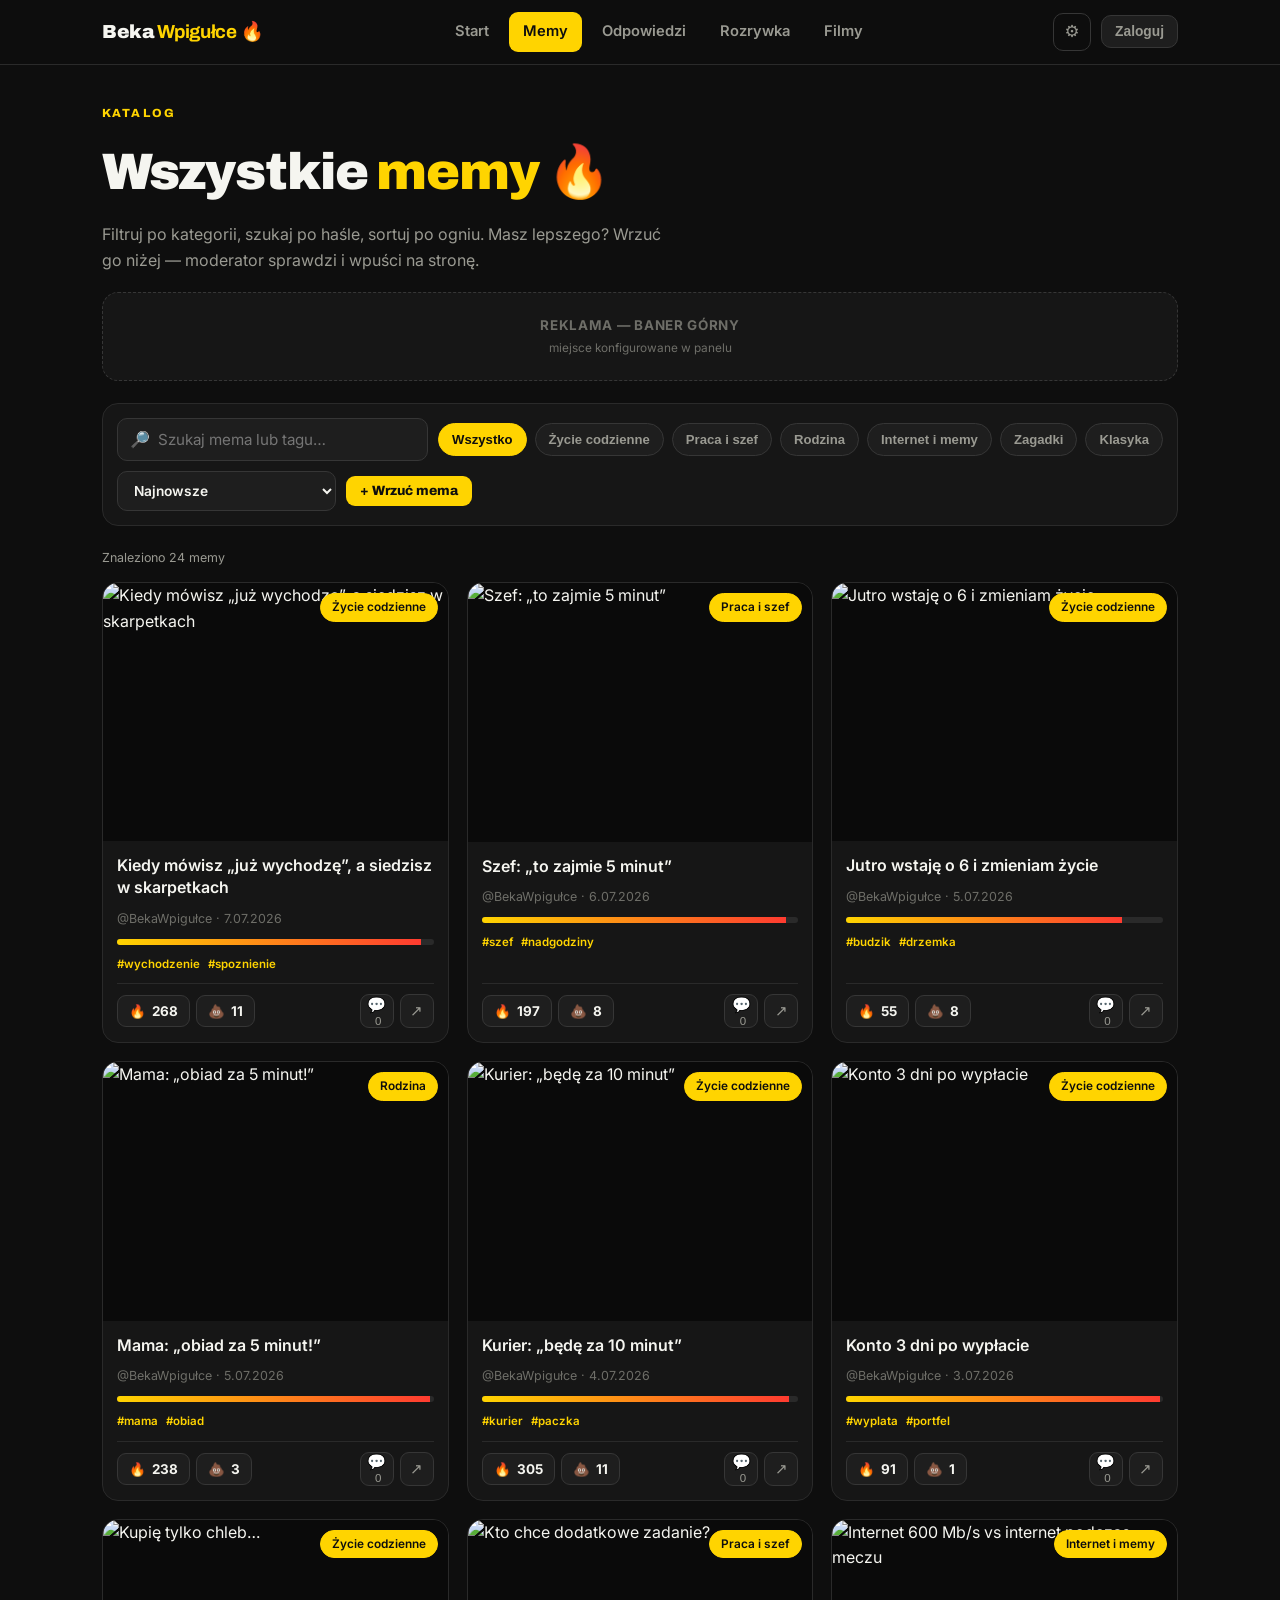
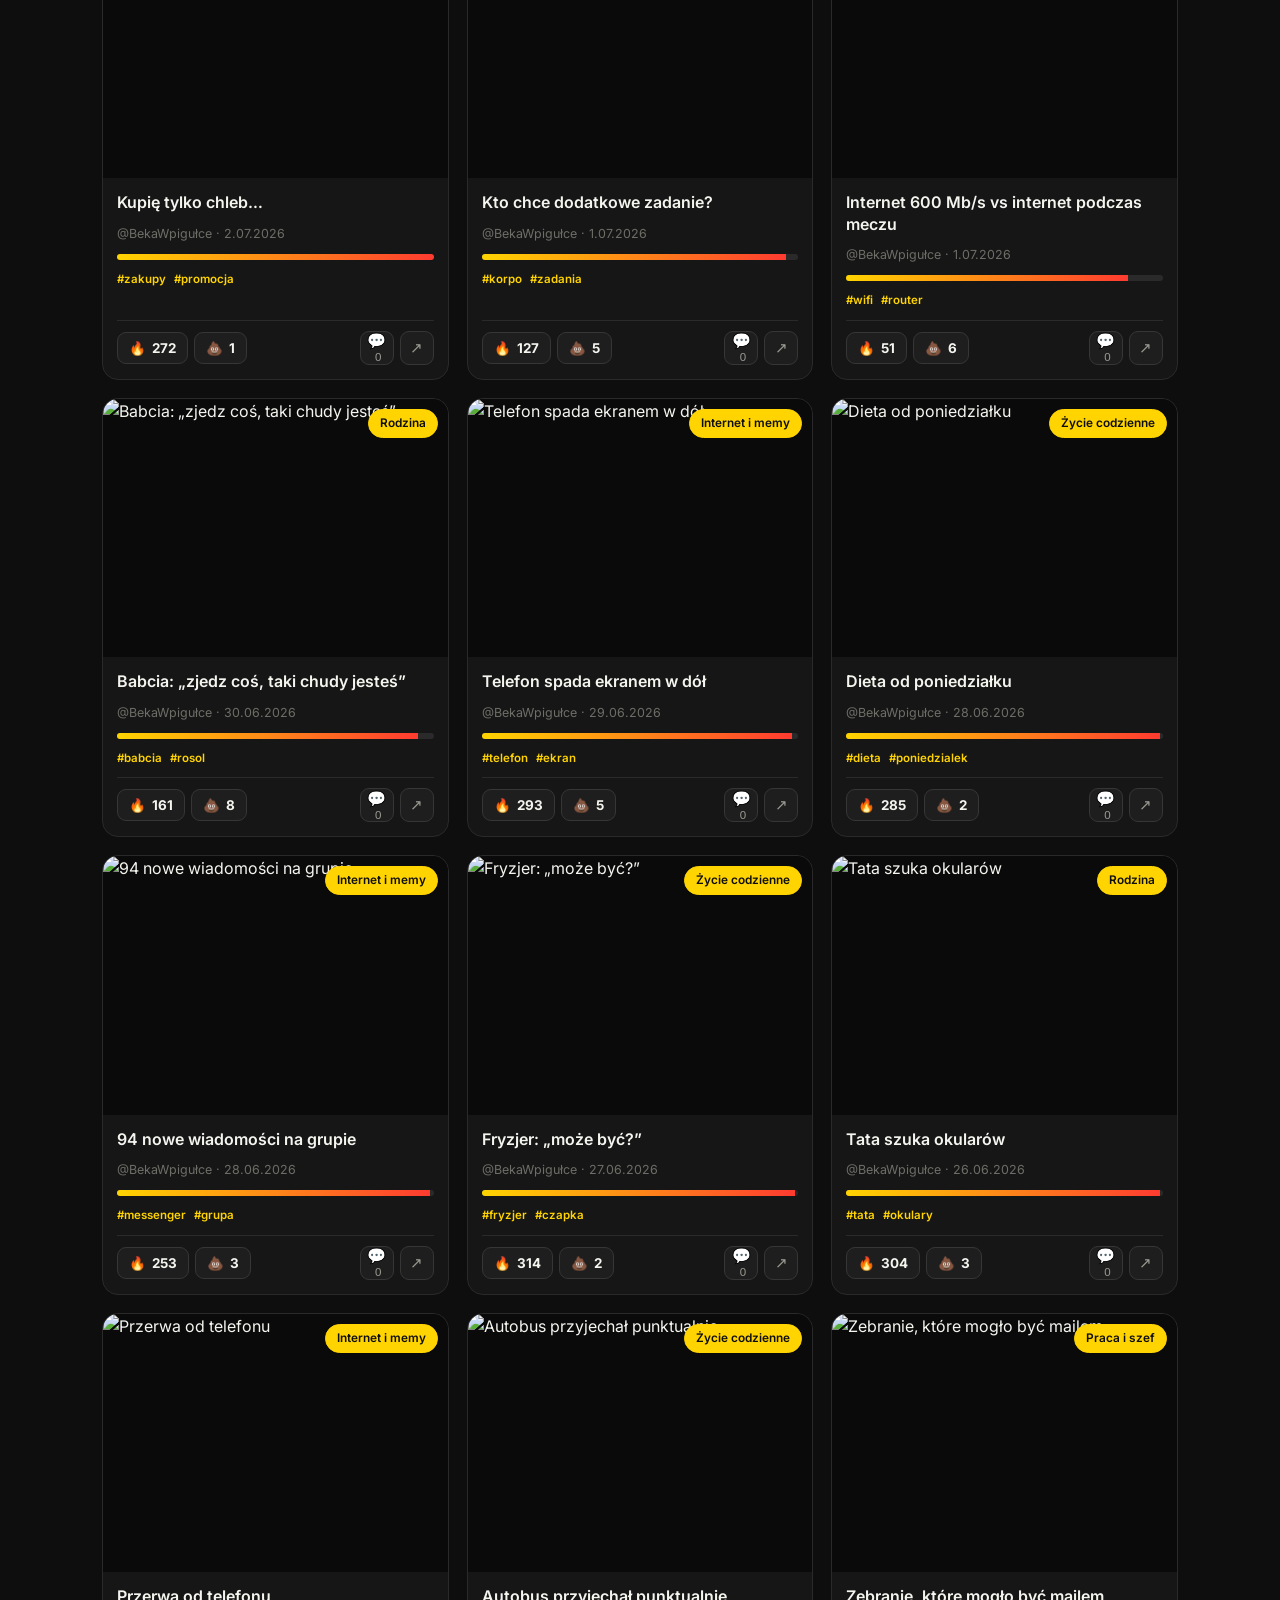
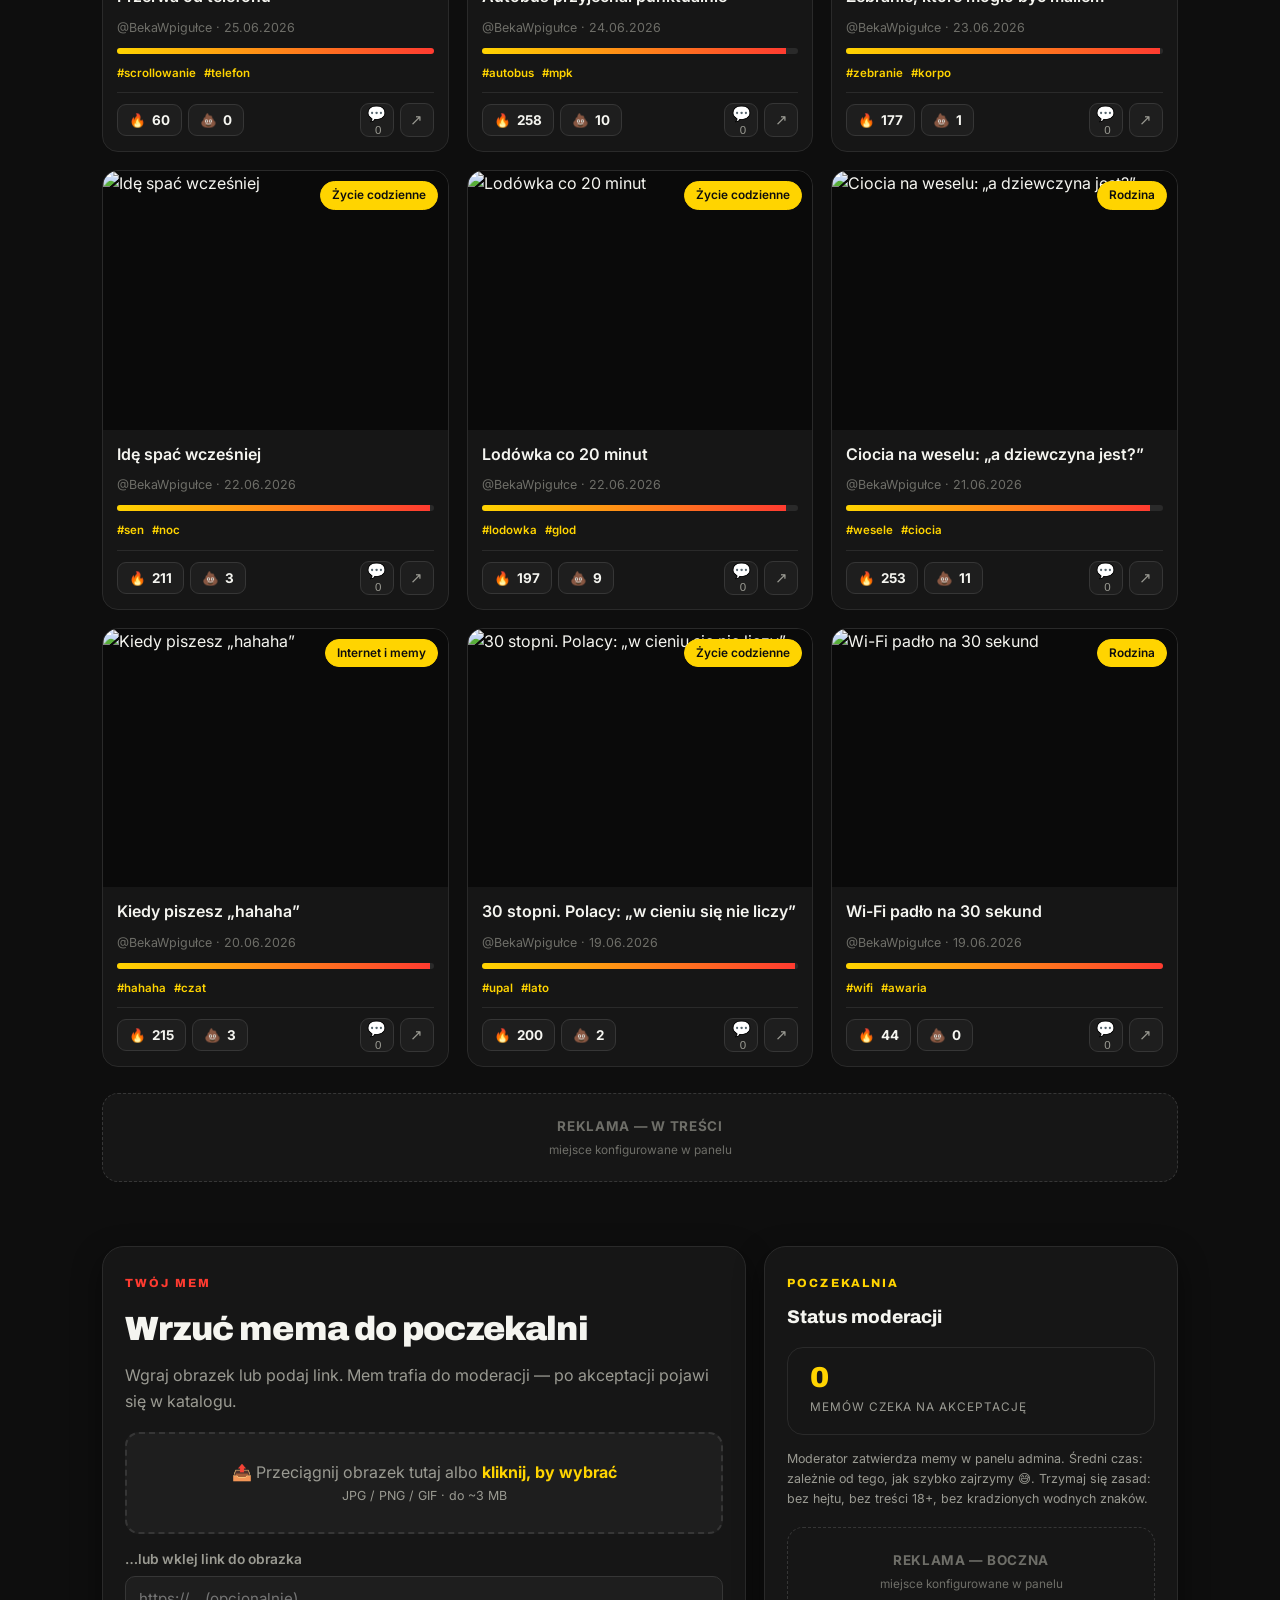
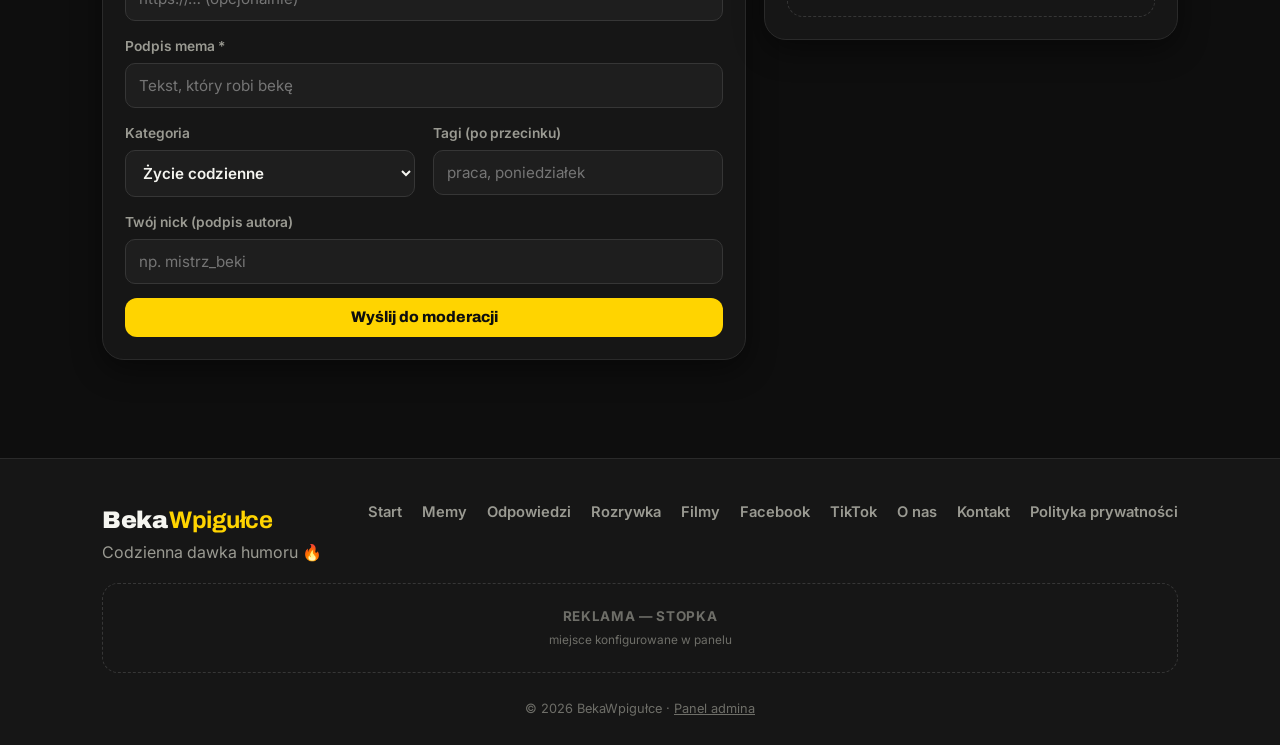
==== memy.html @ 39093366 "Add files via upload" ====
<!DOCTYPE html>
<html lang="pl">
<head>
<meta charset="UTF-8">
<meta name="viewport" content="width=device-width, initial-scale=1.0">
<title>Memy — BekaWpigułce 🔥</title>
<meta name="description" content="Katalog polskich memów: filtruj, szukaj, sortuj, głosuj i komentuj. Wrzuć własnego mema do poczekalni.">
<link rel="preconnect" href="https://fonts.googleapis.com">
<link rel="preconnect" href="https://fonts.gstatic.com" crossorigin>
<link href="https://fonts.googleapis.com/css2?family=Archivo:ital,wght@0,600;0,800;0,900;1,900&family=Inter:wght@400;500;600;700&display=swap" rel="stylesheet">
<link rel="stylesheet" href="style.css">
</head>
<body data-page="memy">

<header class="wrap" style="padding-top:34px">
  <span class="eyebrow">Katalog</span>
  <h1 style="font-family:var(--disp);font-weight:900;font-size:clamp(2rem,6vw,3.2rem);letter-spacing:-.02em">
    Wszystkie <span style="color:var(--yellow)">memy</span> 🔥
  </h1>
  <p class="muted" style="max-width:56ch;margin-top:8px">Filtruj po kategorii, szukaj po haśle, sortuj po ogniu. Masz lepszego? Wrzuć go niżej — moderator sprawdzi i wpuści na stronę.</p>
</header>

<div class="wrap" style="margin-top:18px"><div data-ad="top"></div></div>

<main class="wrap" style="padding-top:22px">

  <!-- pasek narzędzi: szukaj + kategorie + sort -->
  <div class="toolbar">
    <div class="search">🔎<input id="q" placeholder="Szukaj mema lub tagu…"></div>
    <div class="chips-row" id="cats"></div>
    <select class="sel" id="sort">
      <option value="new">Najnowsze</option>
      <option value="top">Najgorętsze 🔥</option>
      <option value="discussed">Najbardziej komentowane</option>
      <option value="controversial">Kontrowersyjne 💩</option>
    </select>
    <a href="#dodaj" class="btn btn--sm">+ Wrzuć mema</a>
  </div>

  <p class="muted micro" id="resultInfo" style="margin-bottom:14px"></p>

  <!-- siatka memów -->
  <section class="meme-grid" id="memeGrid"></section>
  <div id="emptyState" style="display:none;padding:40px" class="card center">
    <p style="font-size:1.1rem;font-weight:600">Nic tu nie ma 🤷</p>
    <p class="muted">Zmień filtr albo wrzuć pierwszego mema w tej kategorii.</p>
  </div>

  <!-- in-feed reklama -->
  <div data-ad="in-feed" style="margin:26px 0"></div>

  <!-- FORMULARZ: dodaj mema do poczekalni -->
  <section class="block" id="dodaj">
    <div class="split">
      <div class="card">
        <span class="eyebrow red">Twój mem</span>
        <h2 class="sec-h" style="margin-bottom:6px">Wrzuć mema do poczekalni</h2>
        <p class="muted" style="margin-bottom:18px">Wgraj obrazek lub podaj link. Mem trafia do moderacji — po akceptacji pojawi się w katalogu.</p>

        <div class="drop" id="drop">
          <p>📤 Przeciągnij obrazek tutaj albo <b>kliknij, by wybrać</b></p>
          <p class="micro">JPG / PNG / GIF · do ~3 MB</p>
          <input type="file" id="file" accept="image/*" hidden>
        </div>
        <img id="preview" class="preview-img" style="display:none" alt="podgląd">

        <div class="field" style="margin-top:14px"><label>…lub wklej link do obrazka</label>
          <input id="memUrl" placeholder="https://… (opcjonalnie)"></div>
        <div class="field"><label>Podpis mema *</label>
          <input id="memCap" maxlength="120" placeholder="Tekst, który robi bekę"></div>
        <div class="grid grid-2">
          <div class="field"><label>Kategoria</label><select id="memCat" class="sel" style="width:100%"></select></div>
          <div class="field"><label>Tagi (po przecinku)</label><input id="memTags" placeholder="praca, poniedziałek"></div>
        </div>
        <div class="field"><label>Twój nick (podpis autora)</label><input id="memAuthor" placeholder="np. mistrz_beki"></div>
        <button class="btn btn--block" id="submitMeme">Wyślij do moderacji</button>
      </div>

      <div class="card" style="height:fit-content">
        <span class="eyebrow">Poczekalnia</span>
        <h3 class="card-h">Status moderacji</h3>
        <div class="stat" style="margin:14px 0;width:100%">
          <b id="pendingCount">0</b><span>memów czeka na akceptację</span>
        </div>
        <p class="muted micro">Moderator zatwierdza memy w panelu admina. Średni czas: zależnie od tego, jak szybko zajrzymy 😅. Trzymaj się zasad: bez hejtu, bez treści 18+, bez kradzionych wodnych znaków.</p>
        <div style="margin-top:18px"><div data-ad="sidebar"></div></div>
      </div>
    </div>
  </section>

</main>

<script src="content.js"></script>
<script src="db.js"></script>
<script src="shell.js"></script>
<script src="cards.js"></script>
<script src="memy.js"></script>
</body>
</html>
---- style.css ----
/* ============================================================================
   BekaWpigułce — STYLE  (css/style.css)
   Dark mode • barwy marki: czerń #0E0E0E, żółć #FFD400, czerwień #FF3B30
   Sygnatura: „system ognia" — głosy 🔥, medaliony rankingu, pasek heat.
   Spis: 1.Tokeny 2.Baza 3.Nawigacja 4.Hero 5.Sekcje 6.Karty 7.Memy+głosy
         8.Quiz/Sonda/Reakcje 9.Gry 10.Filmy 11.Formularze 12.Toast/Modal
         13.Reklamy 14.Panel admina 15.Responsywność 16.Dostępność
   ========================================================================== */

/* ---------- 1. TOKENY ----------------------------------------------------- */
:root{
  --bg:#0E0E0E; --surface:#161616; --surface-2:#1E1E1E; --raise:#242424;
  --line:#2A2A2A; --line-2:#363636;
  --ink:#F5F5F0; --muted:#9A9A92; --faint:#6E6E68;
  --yellow:#FFD400; --yellow-d:#E6BF00; --red:#FF3B30; --red-d:#D8261C;
  --green:#34D399; --blue:#3B82F6;
  --disp:'Archivo','Arial Black',system-ui,sans-serif;
  --body:'Inter','Segoe UI',system-ui,sans-serif;
  --r:16px; --r-lg:22px; --r-sm:10px;
  --shadow:0 10px 30px rgba(0,0,0,.45);
  --maxw:1120px;
}

/* ---------- 2. BAZA ------------------------------------------------------- */
*{box-sizing:border-box;margin:0;padding:0}
html{scroll-behavior:smooth}
body{
  font-family:var(--body); background:var(--bg); color:var(--ink); line-height:1.6;
  -webkit-font-smoothing:antialiased; overflow-x:hidden;
}
img{max-width:100%;display:block}
a{color:var(--yellow);text-decoration:none}
::selection{background:var(--yellow);color:#0E0E0E}
.wrap{max-width:var(--maxw);margin:0 auto;padding:0 22px}
.muted{color:var(--muted)} .faint{color:var(--faint)}
.micro{font-size:.78rem} .row{display:flex;align-items:center}
.center{text-align:center}
.eyebrow{font-family:var(--disp);font-weight:800;font-size:.74rem;letter-spacing:.18em;
  text-transform:uppercase;color:var(--yellow);display:inline-block;margin-bottom:10px}
.eyebrow.red{color:var(--red)}

/* przyciski */
.btn{display:inline-flex;align-items:center;gap:8px;background:var(--yellow);color:#0E0E0E;
  border:none;padding:12px 20px;border-radius:12px;font-family:var(--disp);font-weight:800;
  font-size:.96rem;cursor:pointer;transition:transform .12s,background .15s,box-shadow .15s;
  line-height:1;text-decoration:none}
.btn:hover{background:var(--yellow-d);transform:translateY(-2px)}
.btn:active{transform:translateY(0)}
.btn--ghost{background:transparent;color:var(--ink);border:1.5px solid var(--line-2)}
.btn--ghost:hover{border-color:var(--yellow);background:rgba(255,212,0,.06)}
.btn--red{background:var(--red);color:#fff} .btn--red:hover{background:var(--red-d)}
.btn--fb{background:#1877F2;color:#fff} .btn--fb:hover{background:#1466d6}
.btn--sm{padding:8px 14px;font-size:.84rem;border-radius:9px}
.btn--block{width:100%;justify-content:center}

/* znaczniki / pigułki */
.pill{display:inline-flex;align-items:center;gap:5px;background:var(--surface-2);color:var(--muted);
  border:1px solid var(--line);padding:4px 11px;border-radius:999px;font-size:.74rem;font-weight:600}
.pill--y{color:#0E0E0E;background:var(--yellow);border-color:var(--yellow)}
.pill--r{color:#fff;background:var(--red);border-color:var(--red)}
.tag{font-size:.72rem;color:var(--yellow);font-weight:600}
.tag::before{content:'#'}

/* ---------- 3. NAWIGACJA / BANNER / STOPKA ------------------------------- */
.banner{background:linear-gradient(90deg,var(--yellow),#ffe14d);color:#0E0E0E;
  text-align:center;font-weight:700;font-size:.9rem;padding:8px 14px}
.nav{position:sticky;top:0;z-index:50;background:rgba(14,14,14,.82);
  backdrop-filter:blur(12px);border-bottom:1px solid var(--line)}
.nav-in{display:flex;align-items:center;justify-content:space-between;padding:12px 22px;gap:18px}
.brand{font-family:var(--disp);font-weight:900;font-size:1.18rem;letter-spacing:-.02em;
  color:var(--ink);display:inline-flex;align-items:center;gap:2px}
.brand b{color:var(--yellow)} .brand i{font-style:normal;margin-left:3px;transform:rotate(8deg);display:inline-block}
.brand--lg{font-size:1.5rem}
.nav-links{display:flex;gap:6px}
.nav-links a{color:var(--muted);font-weight:600;font-size:.92rem;padding:8px 14px;border-radius:9px;transition:.15s}
.nav-links a:hover{color:var(--ink);background:var(--surface-2)}
.nav-links a.is-active{color:#0E0E0E;background:var(--yellow)}
.nav-right{display:flex;align-items:center;gap:10px}
.nav-admin{position:relative;width:38px;height:38px;display:grid;place-items:center;
  border:1px solid var(--line-2);border-radius:10px;color:var(--muted);font-size:1.05rem;transition:.15s}
.nav-admin:hover,.nav-admin.is-active{border-color:var(--yellow);color:var(--yellow)}
.dot-badge{position:absolute;top:-7px;right:-7px;background:var(--red);color:#fff;font-size:.66rem;
  font-weight:800;min-width:18px;height:18px;border-radius:999px;display:grid;place-items:center;padding:0 4px;font-family:var(--body)}
.chip{background:var(--surface-2);border:1px solid var(--line-2);color:var(--ink);
  padding:8px 13px;border-radius:10px;font-weight:600;font-size:.86rem;cursor:pointer;transition:.15s}
.chip:hover{border-color:var(--yellow)} .chip--ghost{color:var(--muted)}
.burger{display:none;background:none;border:1px solid var(--line-2);color:var(--ink);
  width:38px;height:38px;border-radius:10px;font-size:1.2rem;cursor:pointer}
.drawer{display:none;flex-direction:column;border-top:1px solid var(--line);padding:8px 22px 14px}
.drawer.open{display:flex}
.drawer a{color:var(--ink);padding:12px 6px;border-bottom:1px solid var(--line);font-weight:600}

.foot{border-top:1px solid var(--line);margin-top:60px;padding:42px 0 26px;background:var(--surface)}
.foot-in{display:flex;justify-content:space-between;gap:24px;flex-wrap:wrap;align-items:flex-start}
.foot-links{display:flex;gap:8px 20px;flex-wrap:wrap}
.foot-links a{color:var(--muted);font-weight:600;font-size:.92rem}
.foot-links a:hover{color:var(--yellow)}
.foot-copy{text-align:center;color:var(--faint);font-size:.8rem;margin-top:26px}
.foot-copy a{color:var(--faint);text-decoration:underline}

/* ---------- 4. HERO ------------------------------------------------------ */
.hero{position:relative;padding:74px 22px 44px;text-align:center;overflow:hidden}
.hero::before{content:'';position:absolute;inset:0;z-index:-1;opacity:.5;
  background:
    radial-gradient(60% 60% at 50% 0%,rgba(255,212,0,.10),transparent 70%),
    radial-gradient(40% 40% at 80% 20%,rgba(255,59,48,.10),transparent 70%);}
.hero .dots{position:absolute;inset:0;z-index:-1;opacity:.05;
  background-image:radial-gradient(var(--ink) 1px,transparent 1px);background-size:20px 20px}
.hero h1{font-family:var(--disp);font-weight:900;font-size:clamp(2.6rem,9vw,5.4rem);
  line-height:.92;letter-spacing:-.03em;max-width:16ch;margin:0 auto}
.hero h1 .pop{color:var(--yellow);display:inline-block;transform:rotate(-2deg)}
.hero h1 .hot{color:var(--red)}
.hero p{font-size:1.15rem;color:var(--muted);max-width:52ch;margin:20px auto 28px}
.hero-cta{display:flex;gap:12px;justify-content:center;flex-wrap:wrap}
.stats{display:flex;gap:14px;justify-content:center;flex-wrap:wrap;margin-top:40px}
.stat{background:var(--surface);border:1px solid var(--line);border-radius:var(--r);padding:16px 22px;min-width:120px}
.stat b{font-family:var(--disp);font-weight:900;font-size:1.8rem;color:var(--yellow);display:block;line-height:1}
.stat span{font-size:.74rem;color:var(--muted);text-transform:uppercase;letter-spacing:.08em}

/* ---------- 5. SEKCJE ---------------------------------------------------- */
.block{padding:38px 0}
.sec-head{display:flex;align-items:flex-end;justify-content:space-between;gap:16px;margin-bottom:20px}
.sec-h{font-family:var(--disp);font-weight:900;font-size:clamp(1.5rem,4vw,2.1rem);letter-spacing:-.02em}
.sec-h .ac{color:var(--yellow)} .sec-h .ar{color:var(--red)}
.sec-link{color:var(--muted);font-weight:600;font-size:.9rem;white-space:nowrap}
.sec-link:hover{color:var(--yellow)}

.grid{display:grid;gap:18px}
.grid-2{grid-template-columns:repeat(2,1fr)}
.grid-3{grid-template-columns:repeat(3,1fr)}
.grid-4{grid-template-columns:repeat(4,1fr)}
.split{display:grid;grid-template-columns:1.4fr .9fr;gap:18px}

/* ---------- 6. KARTY (ogólne) ------------------------------------------- */
.card{background:var(--surface);border:1px solid var(--line);border-radius:var(--r-lg);
  padding:22px;box-shadow:var(--shadow)}
.card--pad0{padding:0;overflow:hidden}
.card-h{font-family:var(--disp);font-weight:800;font-size:1.15rem;margin-bottom:6px}

/* ---------- 7. MEMY + GŁOSOWANIE ---------------------------------------- */
.meme-grid{display:grid;grid-template-columns:repeat(3,1fr);gap:18px}
.meme{background:var(--surface);border:1px solid var(--line);border-radius:var(--r);
  overflow:hidden;display:flex;flex-direction:column;transition:transform .15s,border-color .15s}
.meme:hover{transform:translateY(-4px);border-color:var(--line-2)}
.meme-imgwrap{position:relative;aspect-ratio:4/3;background:#0a0a0a}
.meme-imgwrap img{width:100%;height:100%;object-fit:cover}
.meme-rank{position:absolute;top:10px;left:10px;width:34px;height:34px;border-radius:10px;
  display:grid;place-items:center;font-family:var(--disp);font-weight:900;font-size:.95rem;color:#0E0E0E;
  background:var(--yellow);box-shadow:0 4px 12px rgba(0,0,0,.4)}
.meme-rank.r1{background:linear-gradient(135deg,#FFE066,#FFD400)}
.meme-rank.r2{background:linear-gradient(135deg,#E8E8E8,#B8B8B8)}
.meme-rank.r3{background:linear-gradient(135deg,#E8A87C,#CD7F32)}
.meme-cat{position:absolute;top:10px;right:10px}
.meme-body{padding:14px;display:flex;flex-direction:column;gap:10px;flex:1}
.meme-cap{font-weight:600;font-size:1rem;line-height:1.35}
.meme-meta{display:flex;align-items:center;gap:8px;font-size:.78rem;color:var(--faint)}
.meme-tags{display:flex;gap:8px;flex-wrap:wrap}
/* pasek „heat" — wizualna sygnatura: stosunek 🔥 do 💩 */
.heat{height:6px;border-radius:999px;background:var(--line);overflow:hidden}
.heat>i{display:block;height:100%;background:linear-gradient(90deg,var(--yellow),var(--red))}
.meme-foot{display:flex;align-items:center;justify-content:space-between;gap:8px;margin-top:auto;
  padding-top:10px;border-top:1px solid var(--line)}
.vote{display:flex;gap:6px}
.vote button{display:inline-flex;align-items:center;gap:6px;background:var(--surface-2);
  border:1px solid var(--line-2);color:var(--ink);padding:7px 11px;border-radius:9px;
  font-weight:700;font-size:.84rem;cursor:pointer;transition:.13s;font-family:var(--body)}
.vote button:hover{border-color:var(--yellow)}
.vote button.up.on{background:var(--yellow);color:#0E0E0E;border-color:var(--yellow)}
.vote button.down.on{background:var(--red);color:#fff;border-color:var(--red)}
.meme-actions{display:flex;gap:6px}
.icon-btn{width:34px;height:34px;display:grid;place-items:center;background:var(--surface-2);
  border:1px solid var(--line-2);border-radius:9px;cursor:pointer;color:var(--muted);transition:.13s;font-size:.95rem}
.icon-btn:hover{border-color:var(--yellow);color:var(--yellow)}

/* toolbar memów: szukaj + filtry + sort */
.toolbar{display:flex;gap:10px;flex-wrap:wrap;align-items:center;margin-bottom:22px;
  background:var(--surface);border:1px solid var(--line);border-radius:var(--r);padding:14px}
.search{flex:1;min-width:200px;display:flex;align-items:center;gap:8px;background:var(--surface-2);
  border:1px solid var(--line-2);border-radius:10px;padding:0 12px}
.search input{flex:1;background:none;border:none;color:var(--ink);padding:11px 0;font-size:.95rem;font-family:var(--body)}
.search input:focus{outline:none}
.chips-row{display:flex;gap:8px;flex-wrap:wrap}
.fchip{background:var(--surface-2);border:1px solid var(--line-2);color:var(--muted);
  padding:8px 13px;border-radius:999px;font-weight:600;font-size:.82rem;cursor:pointer;transition:.13s}
.fchip:hover{color:var(--ink)} .fchip.on{background:var(--yellow);color:#0E0E0E;border-color:var(--yellow)}
select.sel{background:var(--surface-2);border:1px solid var(--line-2);color:var(--ink);
  padding:10px 12px;border-radius:10px;font-weight:600;font-size:.86rem;font-family:var(--body);cursor:pointer}

/* komentarze */
.cmt{display:flex;gap:10px;padding:12px 0;border-bottom:1px solid var(--line)}
.cmt-av{width:34px;height:34px;border-radius:10px;background:var(--surface-2);display:grid;place-items:center;font-size:1rem;flex:none}
.cmt-name{font-weight:700;font-size:.88rem} .cmt-time{color:var(--faint);font-size:.74rem;margin-left:6px}
.cmt-body{font-size:.94rem;color:var(--ink);margin-top:2px}

/* ---------- 8. QUIZ / SONDA / REAKCJE ----------------------------------- */
.quiz-q{font-family:var(--disp);font-weight:800;font-size:1.2rem;margin-bottom:14px}
.quiz-opt{display:block;width:100%;text-align:left;background:var(--surface-2);
  border:1.5px solid var(--line-2);border-radius:12px;padding:13px 16px;margin:8px 0;
  font-size:.98rem;font-weight:600;cursor:pointer;transition:.13s;color:var(--ink);font-family:var(--body)}
.quiz-opt:hover{border-color:var(--yellow)}
.quiz-opt.correct{background:rgba(52,211,153,.14);border-color:var(--green);color:var(--green)}
.quiz-opt.wrong{background:rgba(255,59,48,.14);border-color:var(--red);color:#ff7b73}
.quiz-meta{display:flex;justify-content:space-between;color:var(--muted);font-weight:600;font-size:.85rem;margin-bottom:10px}
.quiz-progress{height:6px;background:var(--line);border-radius:999px;overflow:hidden;margin-bottom:16px}
.quiz-progress>i{display:block;height:100%;background:var(--yellow);transition:width .3s}
.quiz-final{text-align:center;padding:14px 0}
.quiz-final b{font-family:var(--disp);font-size:3rem;color:var(--yellow);display:block;line-height:1}

.poll-opt{margin:10px 0;cursor:pointer}
.poll-bar-wrap{background:var(--surface-2);border:1px solid var(--line-2);border-radius:10px;
  height:42px;overflow:hidden;position:relative}
.poll-bar{height:100%;background:linear-gradient(90deg,var(--yellow),#ffae00);width:0;transition:width .7s cubic-bezier(.2,.8,.2,1)}
.poll-lab{position:absolute;inset:0;display:flex;align-items:center;justify-content:space-between;
  padding:0 14px;font-weight:700;font-size:.92rem}
.poll-lab .pc{color:#0E0E0E;mix-blend-mode:difference;filter:invert(1)}
.poll-opt.unvoted .poll-bar{background:var(--surface-2)} 
.poll-opt.unvoted:hover .poll-lab{color:var(--yellow)}
.poll-hint{font-size:.8rem;color:var(--faint);margin-top:10px}

.reacts{display:flex;gap:10px;flex-wrap:wrap}
.react{background:var(--surface-2);border:1.5px solid var(--line-2);border-radius:14px;
  padding:12px 18px;font-size:1.5rem;cursor:pointer;transition:.13s;line-height:1;text-align:center}
.react:hover{transform:translateY(-3px) scale(1.05);border-color:var(--yellow)}
.react .rc{display:block;font-family:var(--disp);font-size:.78rem;font-weight:800;color:var(--muted);margin-top:5px}

/* ---------- 9. GRY ------------------------------------------------------- */
.game-card{background:var(--surface);border:1px solid var(--line);border-radius:var(--r-lg);
  padding:22px;display:flex;flex-direction:column;gap:10px;transition:.15s;cursor:pointer}
.game-card:hover{border-color:var(--yellow);transform:translateY(-4px)}
.game-ico{width:54px;height:54px;border-radius:14px;background:var(--surface-2);display:grid;
  place-items:center;font-size:1.7rem;border:1px solid var(--line-2)}
.game-card h3{font-family:var(--disp);font-weight:800;font-size:1.2rem}
.game-card p{color:var(--muted);font-size:.92rem;flex:1}
/* scena gry w modalu */
.gamewrap{display:flex;flex-direction:column;gap:14px;align-items:center}
.gamehud{display:flex;gap:24px;font-family:var(--disp);font-weight:800;width:100%;justify-content:center}
.gamehud b{color:var(--yellow)}
#gameCanvas{background:#0a0a0a;border:1px solid var(--line-2);border-radius:14px;touch-action:none;max-width:100%}
.mem-board{display:grid;grid-template-columns:repeat(4,1fr);gap:10px;width:100%;max-width:360px}
.mcard{aspect-ratio:1;background:var(--surface-2);border:2px solid var(--line-2);border-radius:12px;
  display:grid;place-items:center;font-size:1.8rem;cursor:pointer;transition:.2s;user-select:none}
.mcard.flip{background:var(--yellow);border-color:var(--yellow);transform:rotateY(0)}
.mcard.matched{background:rgba(52,211,153,.18);border-color:var(--green);cursor:default}
.mcard:not(.flip):not(.matched) span{opacity:0}
#reflexArea{position:relative;width:100%;max-width:420px;height:300px;background:#0a0a0a;
  border:1px solid var(--line-2);border-radius:14px;overflow:hidden}
.reflex-target{position:absolute;width:54px;height:54px;border-radius:50%;background:var(--yellow);
  display:grid;place-items:center;font-size:1.6rem;cursor:pointer;transition:transform .08s}
.reflex-target:active{transform:scale(.85)}

/* ---------- 10. FILMY ---------------------------------------------------- */
.film{background:var(--surface);border:1px solid var(--line);border-radius:var(--r);
  overflow:hidden;cursor:pointer;transition:.15s;display:flex;flex-direction:column}
.film:hover{border-color:var(--yellow);transform:translateY(-4px)}
.film-thumb{position:relative;aspect-ratio:16/9;background:#0a0a0a}
.film-thumb img{width:100%;height:100%;object-fit:cover}
.film-play{position:absolute;inset:0;display:grid;place-items:center}
.film-play span{width:56px;height:56px;border-radius:50%;background:rgba(255,59,48,.92);color:#fff;
  display:grid;place-items:center;font-size:1.4rem;padding-left:4px;transition:.15s}
.film:hover .film-play span{transform:scale(1.12);background:var(--red)}
.film-body{padding:14px}
.film-body h3{font-weight:700;font-size:1rem;line-height:1.3;margin-bottom:6px}
.video-frame{position:relative;aspect-ratio:16/9;width:100%;border-radius:12px;overflow:hidden;background:#000}
.video-frame iframe{position:absolute;inset:0;width:100%;height:100%;border:0}

/* ---------- 11. FORMULARZE ---------------------------------------------- */
.field{margin-bottom:14px}
.field label{display:block;font-weight:600;font-size:.86rem;color:var(--muted);margin-bottom:6px}
.field input,.field textarea,.field select{width:100%;background:var(--surface-2);
  border:1.5px solid var(--line-2);border-radius:10px;padding:12px 13px;color:var(--ink);
  font-size:.95rem;font-family:var(--body)}
.field input:focus,.field textarea:focus,.field select:focus{outline:none;border-color:var(--yellow)}
.field textarea{resize:vertical;min-height:90px}
.drop{border:2px dashed var(--line-2);border-radius:14px;padding:26px;text-align:center;
  color:var(--muted);cursor:pointer;transition:.15s;background:var(--surface-2)}
.drop:hover,.drop.drag{border-color:var(--yellow);color:var(--ink)}
.drop b{color:var(--yellow)}
.preview-img{max-height:220px;margin:12px auto 0;border-radius:12px;border:1px solid var(--line-2)}

/* ---------- 12. TOAST / MODAL ------------------------------------------- */
.toast-host{position:fixed;bottom:22px;left:50%;transform:translateX(-50%);z-index:200;
  display:flex;flex-direction:column;gap:8px;align-items:center;width:max-content;max-width:92vw}
.toast{background:var(--surface-2);border:1px solid var(--line-2);color:var(--ink);
  padding:12px 18px;border-radius:12px;font-weight:600;font-size:.9rem;box-shadow:var(--shadow);
  opacity:0;transform:translateY(12px);transition:.25s}
.toast.show{opacity:1;transform:translateY(0)}
.toast--ok{border-color:var(--green)} .toast--ok span{color:var(--green)}
.toast--err{border-color:var(--red)} .toast--err span{color:#ff7b73}
.toast--info{border-color:var(--yellow)}

.modal-ov{position:fixed;inset:0;z-index:150;background:rgba(0,0,0,.72);backdrop-filter:blur(4px);
  display:grid;place-items:center;padding:18px;opacity:0;transition:.2s}
.modal-ov.show{opacity:1}
.modal{background:var(--surface);border:1px solid var(--line-2);border-radius:var(--r-lg);
  width:100%;max-width:520px;max-height:90vh;overflow:auto;padding:26px;position:relative;box-shadow:var(--shadow)}
.modal--wide{max-width:760px}
.modal-x{position:absolute;top:14px;right:14px;width:34px;height:34px;border-radius:9px;
  background:var(--surface-2);border:1px solid var(--line-2);color:var(--muted);cursor:pointer;font-size:.9rem}
.modal-x:hover{border-color:var(--red);color:var(--red)}
.modal-h{font-family:var(--disp);font-weight:900;font-size:1.4rem;margin-bottom:16px;padding-right:30px}

/* ---------- 13. REKLAMY -------------------------------------------------- */
.ad{border-radius:var(--r);overflow:hidden}
.ad--empty{border:1.5px dashed var(--line-2);background:var(--surface);padding:22px;text-align:center;
  color:var(--faint);display:flex;flex-direction:column;gap:3px}
.ad--empty span{font-weight:700;font-size:.84rem;letter-spacing:.05em;text-transform:uppercase}
.ad--empty small{font-size:.74rem}
.ad--live{background:var(--surface)}

/* ---------- 14. PANEL ADMINA -------------------------------------------- */
.adm{display:grid;grid-template-columns:230px 1fr;gap:0;min-height:calc(100vh - 60px)}
.adm-side{background:var(--surface);border-right:1px solid var(--line);padding:18px 12px}
.adm-side h4{font-size:.72rem;letter-spacing:.12em;text-transform:uppercase;color:var(--faint);
  margin:14px 10px 8px;font-weight:700}
.adm-nav{display:flex;flex-direction:column;gap:2px}
.adm-nav button{display:flex;align-items:center;gap:10px;background:none;border:none;color:var(--muted);
  text-align:left;padding:11px 12px;border-radius:10px;font-weight:600;font-size:.92rem;cursor:pointer;
  font-family:var(--body);transition:.13s;width:100%}
.adm-nav button:hover{background:var(--surface-2);color:var(--ink)}
.adm-nav button.on{background:var(--yellow);color:#0E0E0E}
.adm-nav .count{margin-left:auto;background:var(--red);color:#fff;font-size:.7rem;font-weight:800;
  padding:1px 8px;border-radius:999px}
.adm-nav button.on .count{background:#0E0E0E;color:var(--yellow)}
.adm-main{padding:26px 28px;overflow:auto}
.adm-head{display:flex;align-items:center;justify-content:space-between;margin-bottom:22px;flex-wrap:wrap;gap:12px}
.adm-head h2{font-family:var(--disp);font-weight:900;font-size:1.6rem}
.adm-pane{display:none} .adm-pane.on{display:block}

.stat-grid{display:grid;grid-template-columns:repeat(4,1fr);gap:14px;margin-bottom:24px}
.stat-tile{background:var(--surface);border:1px solid var(--line);border-radius:var(--r);padding:18px}
.stat-tile b{font-family:var(--disp);font-weight:900;font-size:2rem;color:var(--yellow);display:block;line-height:1}
.stat-tile.red b{color:var(--red)} .stat-tile.green b{color:var(--green)}
.stat-tile span{font-size:.78rem;color:var(--muted);text-transform:uppercase;letter-spacing:.05em}

.bars{display:flex;flex-direction:column;gap:10px}
.bar-row{display:grid;grid-template-columns:1fr 60px;align-items:center;gap:12px}
.bar-track{background:var(--surface-2);border-radius:8px;height:30px;overflow:hidden;position:relative}
.bar-fill{height:100%;background:linear-gradient(90deg,var(--yellow),var(--red));border-radius:8px}
.bar-lab{position:absolute;left:12px;top:0;height:100%;display:flex;align-items:center;
  font-weight:600;font-size:.84rem;color:#0E0E0E;max-width:90%;overflow:hidden;white-space:nowrap}
.bar-val{font-family:var(--disp);font-weight:800;color:var(--yellow);text-align:right}

.atable{width:100%;border-collapse:collapse;font-size:.9rem}
.atable th{text-align:left;color:var(--faint);font-weight:700;font-size:.74rem;text-transform:uppercase;
  letter-spacing:.05em;padding:10px 12px;border-bottom:1px solid var(--line)}
.atable td{padding:11px 12px;border-bottom:1px solid var(--line);vertical-align:middle}
.atable tr:hover td{background:var(--surface)}
.atable img.thumb{width:54px;height:42px;object-fit:cover;border-radius:7px;border:1px solid var(--line-2)}
.status{font-size:.72rem;font-weight:700;padding:3px 9px;border-radius:999px}
.status.pending{background:rgba(255,212,0,.16);color:var(--yellow)}
.status.approved{background:rgba(52,211,153,.16);color:var(--green)}
.status.rejected{background:rgba(255,59,48,.16);color:#ff7b73}

.queue-card{display:flex;gap:14px;background:var(--surface);border:1px solid var(--line);
  border-radius:var(--r);padding:14px;margin-bottom:12px;align-items:center}
.queue-card img{width:120px;height:90px;object-fit:cover;border-radius:10px;border:1px solid var(--line-2);flex:none}
.queue-info{flex:1;min-width:0}
.queue-info h4{font-size:1rem;font-weight:700;margin-bottom:4px}
.queue-acts{display:flex;flex-direction:column;gap:8px;flex:none}

.login-gate{max-width:380px;margin:80px auto;text-align:center}
.login-gate .card{padding:34px}
.login-lock{font-size:2.6rem;margin-bottom:10px}

.adm-section-title{font-family:var(--disp);font-weight:800;font-size:1.1rem;margin:24px 0 12px}
.adm-card{background:var(--surface);border:1px solid var(--line);border-radius:var(--r);padding:20px;margin-bottom:18px}
.inline-list{display:flex;flex-wrap:wrap;gap:8px}
.inline-list .pill{cursor:default}
.inline-list .pill button{background:none;border:none;color:var(--red);cursor:pointer;font-weight:800;margin-left:4px}

/* ---------- 15. RESPONSYWNOŚĆ ------------------------------------------- */
@media(max-width:960px){
  .split{grid-template-columns:1fr}
  .grid-4{grid-template-columns:repeat(2,1fr)}
  .meme-grid{grid-template-columns:repeat(2,1fr)}
  .stat-grid{grid-template-columns:repeat(2,1fr)}
  .adm{grid-template-columns:1fr}
  .adm-side{border-right:none;border-bottom:1px solid var(--line);
    display:flex;gap:10px;overflow-x:auto;padding:12px}
  .adm-side h4{display:none} .adm-nav{flex-direction:row}
  .adm-nav button{white-space:nowrap}
}
@media(max-width:680px){
  .nav-links{display:none} .burger{display:block}
  .grid-3,.grid-2{grid-template-columns:1fr}
  .meme-grid{grid-template-columns:1fr}
  .grid-4{grid-template-columns:1fr}
  .stat-grid{grid-template-columns:1fr 1fr}
  .sec-head{flex-direction:column;align-items:flex-start}
  .mem-board{max-width:280px}
  .hero{padding:50px 22px 30px}
}

/* ---------- 16. DOSTĘPNOŚĆ ---------------------------------------------- */
:focus-visible{outline:3px solid var(--yellow);outline-offset:2px;border-radius:6px}
@media(prefers-reduced-motion:reduce){
  *{animation-duration:.001ms!important;transition-duration:.001ms!important;scroll-behavior:auto!important}
}

/* ============================================================================
   DODATKI: Odpowiedzi (lejek z FB), rekordy gier, Saper, Ubieranka
   ========================================================================== */

/* --- Karty odpowiedzi --- */
.ans-grid{display:grid;grid-template-columns:repeat(auto-fill,minmax(230px,1fr));gap:16px}
.ans-card{display:flex;flex-direction:column;background:var(--surface);border:1px solid var(--line);border-radius:var(--r);overflow:hidden;text-decoration:none;color:var(--ink);transition:transform .15s ease,border-color .15s ease}
.ans-card:hover{transform:translateY(-3px);border-color:var(--yellow)}
.ans-thumb{aspect-ratio:16/10;overflow:hidden;background:var(--surface-2)}
.ans-thumb img{width:100%;height:100%;object-fit:cover;display:block}
.ans-thumb--ph{display:grid;place-items:center;font-size:2.6rem}
.ans-card-body{padding:14px 16px 16px;display:flex;flex-direction:column;gap:6px}
.ans-card-body h3{font-family:var(--disp);font-weight:800;font-size:1.05rem;line-height:1.2;margin:0}
.ans-card-body .muted{font-size:.9rem;margin:0}
.ans-go{margin-top:auto;color:var(--yellow);font-weight:700;font-size:.92rem}

/* --- Pojedyncza odpowiedź --- */
.ans-back{display:inline-block;color:var(--muted);text-decoration:none;margin-bottom:10px;font-weight:600}
.ans-back:hover{color:var(--yellow)}
.ans-title{font-family:var(--disp);font-weight:900;font-size:clamp(1.7rem,5vw,2.7rem);letter-spacing:-.02em;line-height:1.08;margin:2px 0 10px}
.ans-q{background:var(--surface);border:1px solid var(--line);border-radius:var(--r);padding:16px 18px;font-size:1.05rem}
.ans-hero-img{margin:16px 0;border-radius:var(--r);overflow:hidden;border:1px solid var(--line)}
.ans-hero-img img{width:100%;display:block}
.ans-reveal{background:linear-gradient(135deg,rgba(255,212,0,.14),rgba(52,211,153,.10));border:1px solid var(--yellow);border-radius:var(--r-lg);padding:22px;margin:6px 0}
.ans-reveal-lab{font-weight:800;color:var(--yellow);letter-spacing:.04em;text-transform:uppercase;font-size:.82rem;margin-bottom:8px}
.ans-reveal-val{font-family:var(--disp);font-weight:900;font-size:clamp(1.4rem,4vw,2rem);line-height:1.15}
.ans-explain{margin-top:14px;color:var(--ink);opacity:.92;line-height:1.55}
.ans-share{display:flex;align-items:center;gap:10px;margin:18px 0;flex-wrap:wrap}

/* --- Rekord na kafelku gry --- */
.game-rec{margin-top:auto;font-size:.85rem;font-weight:700;color:var(--yellow);opacity:.95}

/* --- D-pad (Wężyk) --- */
.dpad{display:flex;flex-direction:column;align-items:center;gap:8px;margin:10px 0}
.dpad>div{display:flex;gap:8px}
.dpad button{width:54px;height:46px;border-radius:12px;border:1px solid var(--line-2);background:var(--surface-2);color:var(--ink);font-size:1.1rem;cursor:pointer;transition:background .12s}
.dpad button:active{background:var(--yellow);color:#111}

/* --- Saper --- */
.saper-grid{display:grid;gap:3px;justify-content:center;margin:0 auto;max-width:340px}
.sp-cell{aspect-ratio:1/1;width:100%;min-width:28px;border:none;border-radius:6px;background:var(--raise);color:var(--ink);font-family:var(--disp);font-weight:900;font-size:1rem;cursor:pointer;display:grid;place-items:center;transition:background .1s}
.sp-cell:hover{background:var(--line-2)}
.sp-cell.open{background:var(--surface-2);cursor:default}
.sp-cell.mine{background:var(--red)}
.sp-cell[data-n="1"]{color:#5aa9ff}.sp-cell[data-n="2"]{color:#34D399}.sp-cell[data-n="3"]{color:#FF6B6B}
.sp-cell[data-n="4"]{color:#b58bff}.sp-cell[data-n="5"]{color:#FFD400}.sp-cell[data-n="6"]{color:#4dd0e1}
.sp-cell[data-n="7"]{color:#ff9e80}.sp-cell[data-n="8"]{color:#cfcfcf}

/* --- Ubieranka --- */
.ub-controls{width:100%;display:grid;grid-template-columns:1fr 1fr;gap:8px;margin-top:12px}
.ub-row{display:flex;align-items:center;justify-content:space-between;background:var(--surface-2);border:1px solid var(--line);border-radius:10px;padding:6px 8px 6px 12px}
.ub-row span{font-weight:600;font-size:.9rem}
.ub-row div{display:flex;gap:6px}
.ub-row button{width:34px;height:34px;border-radius:8px;border:1px solid var(--line-2);background:var(--raise);color:var(--ink);font-size:1.1rem;cursor:pointer}
.ub-row button:active{background:var(--yellow);color:#111}
#ubCv{max-width:100%}
@media(max-width:520px){.ub-controls{grid-template-columns:1fr}}
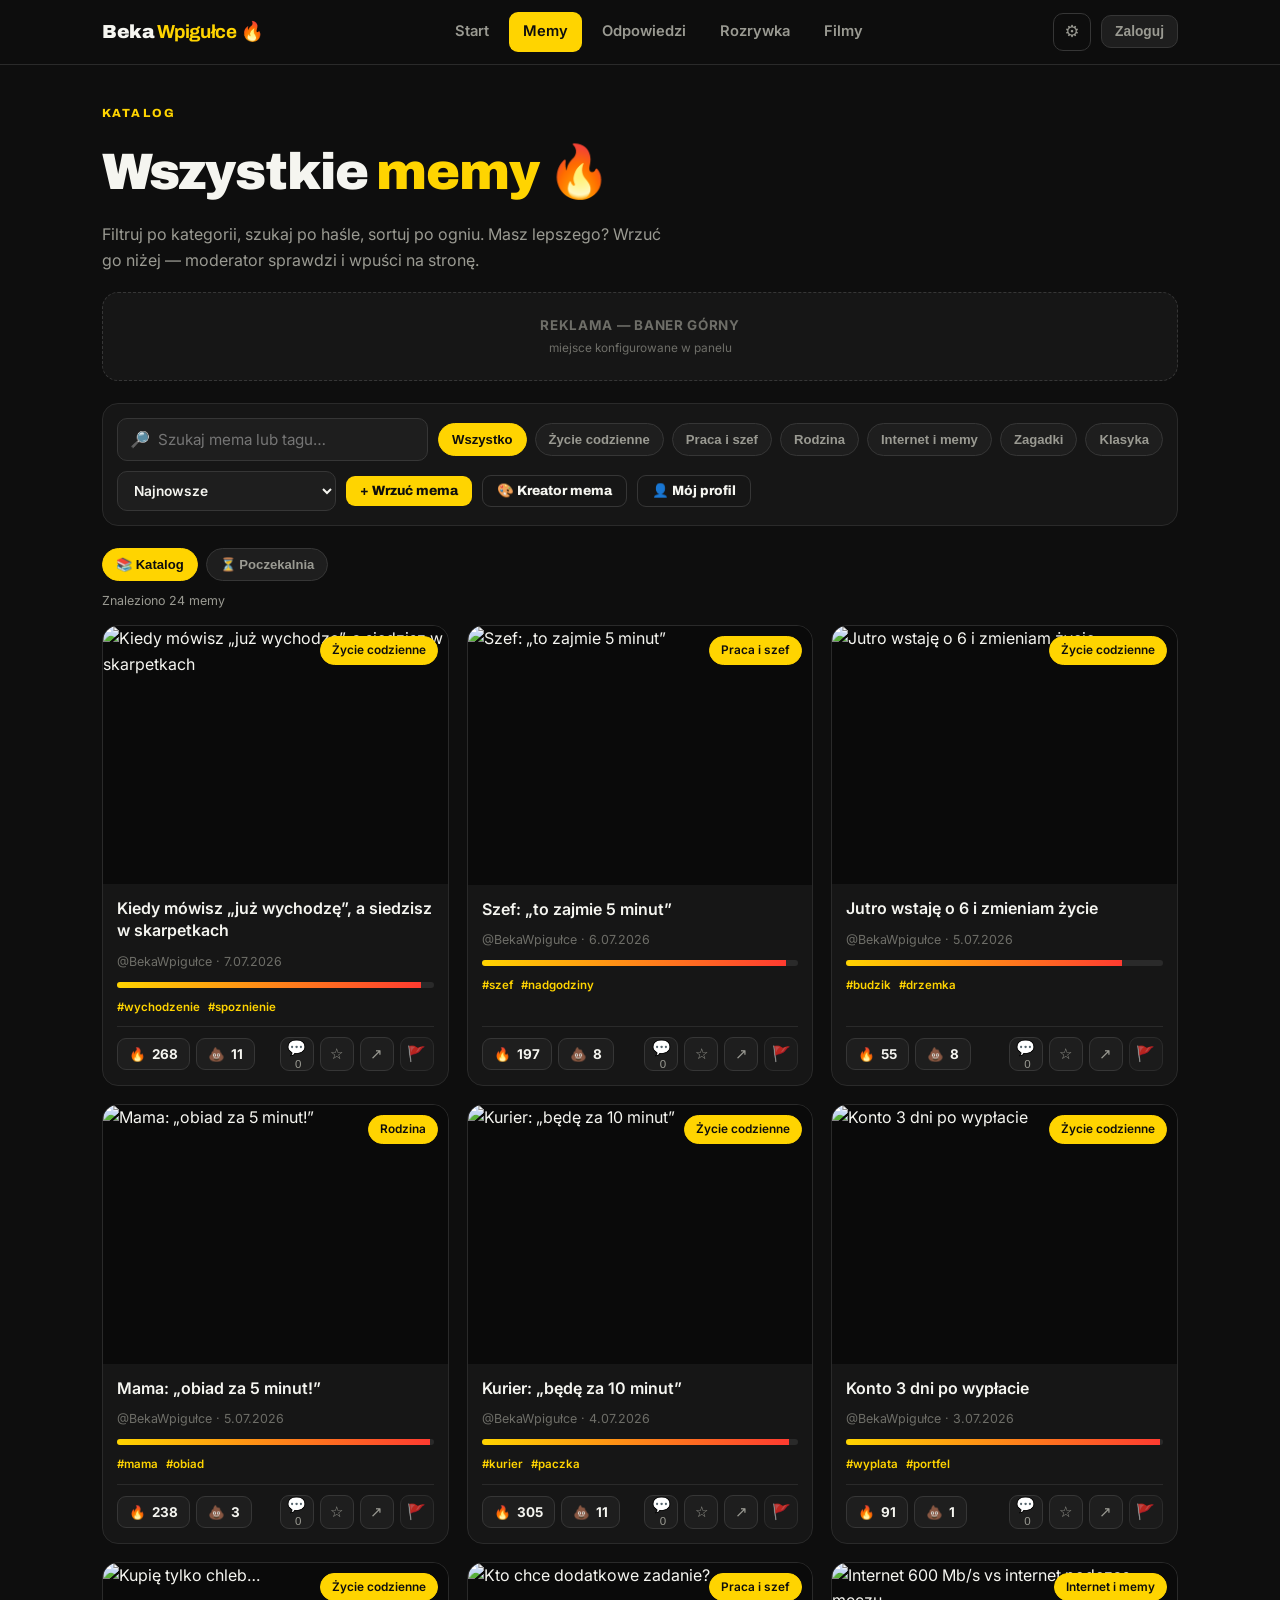
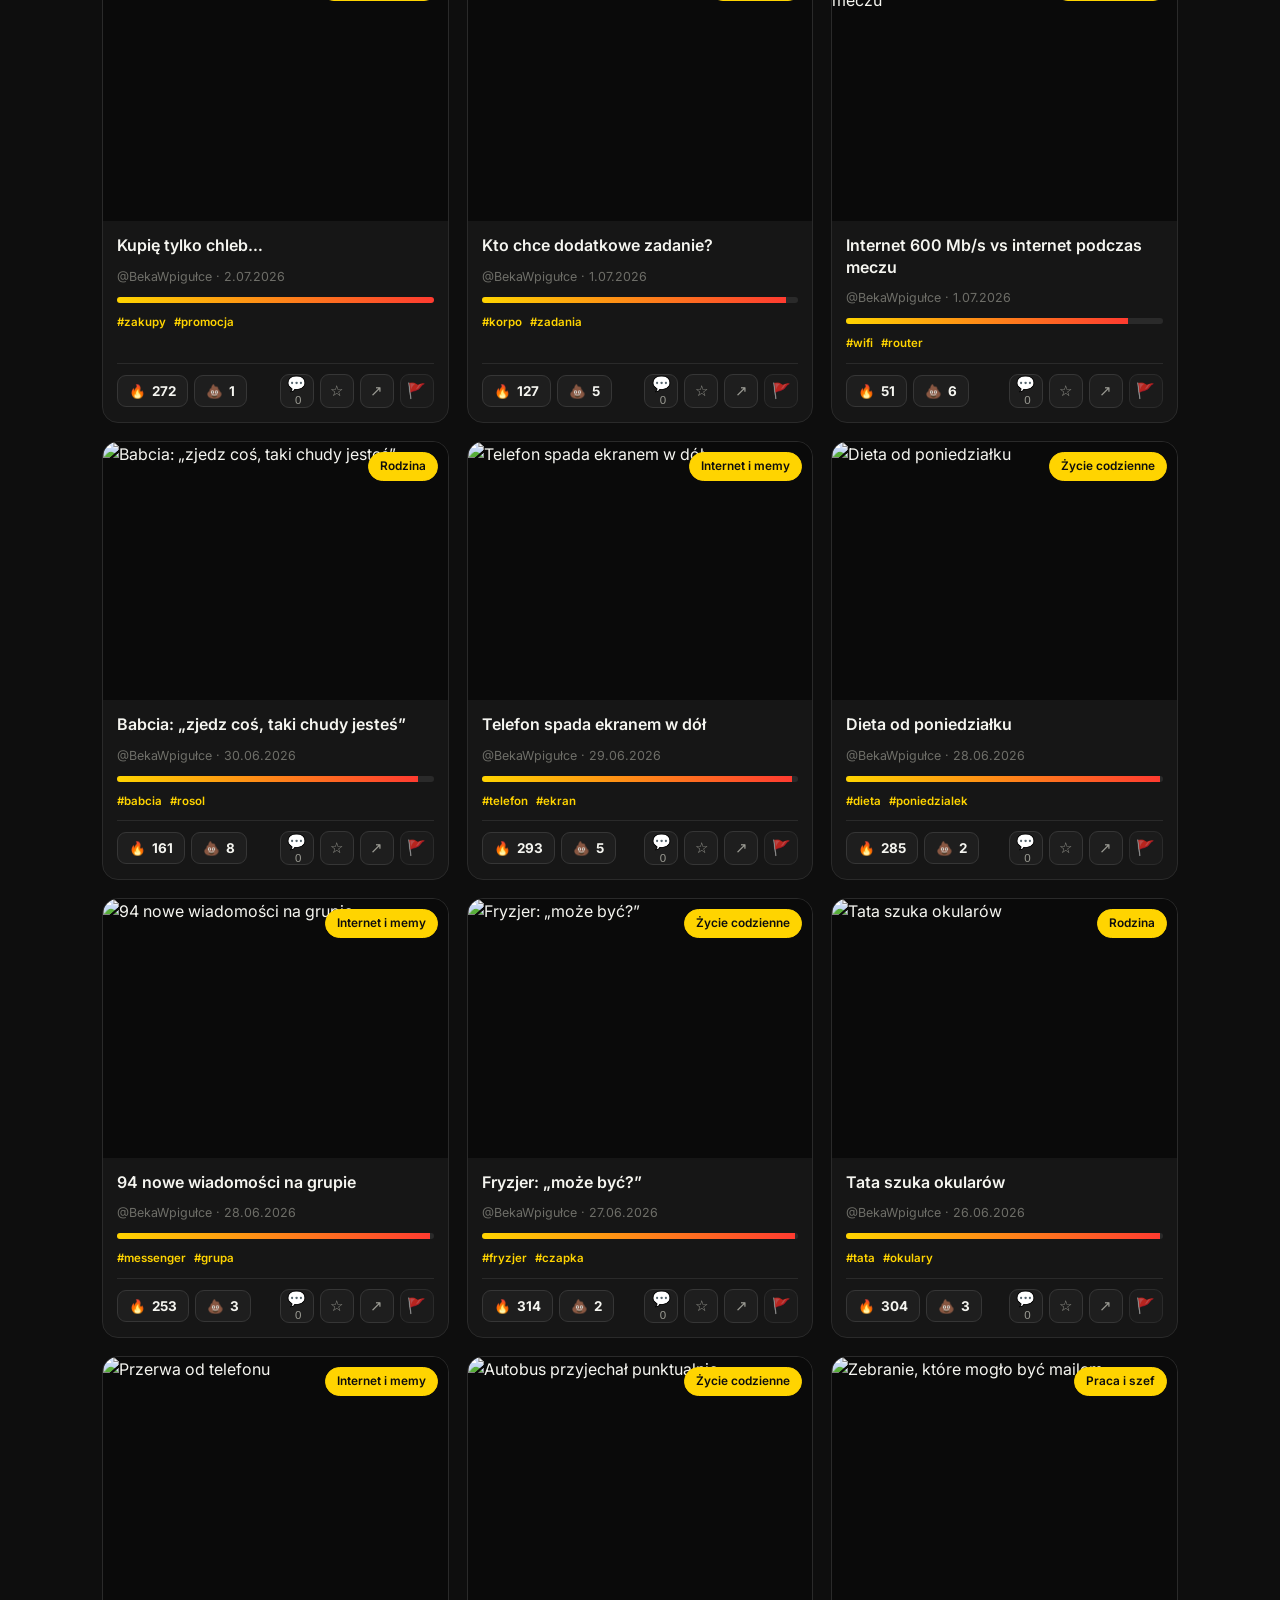
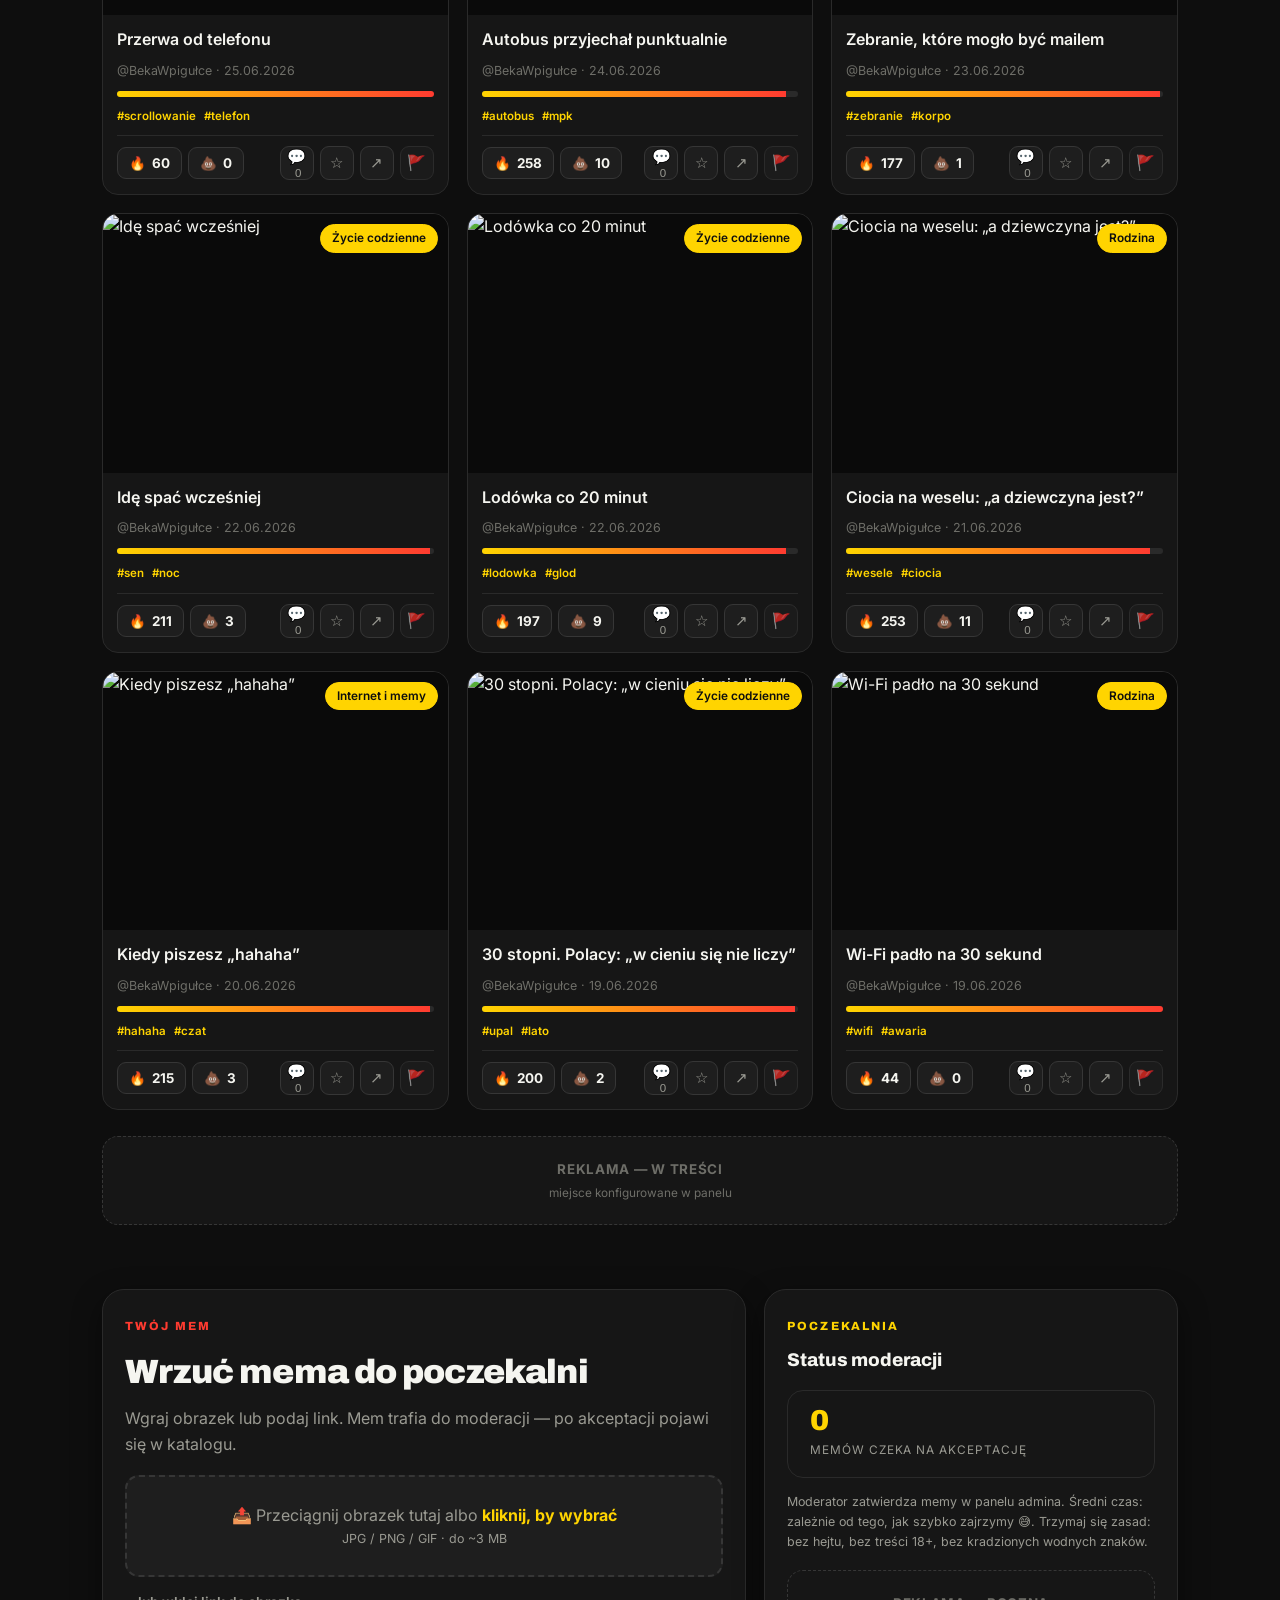
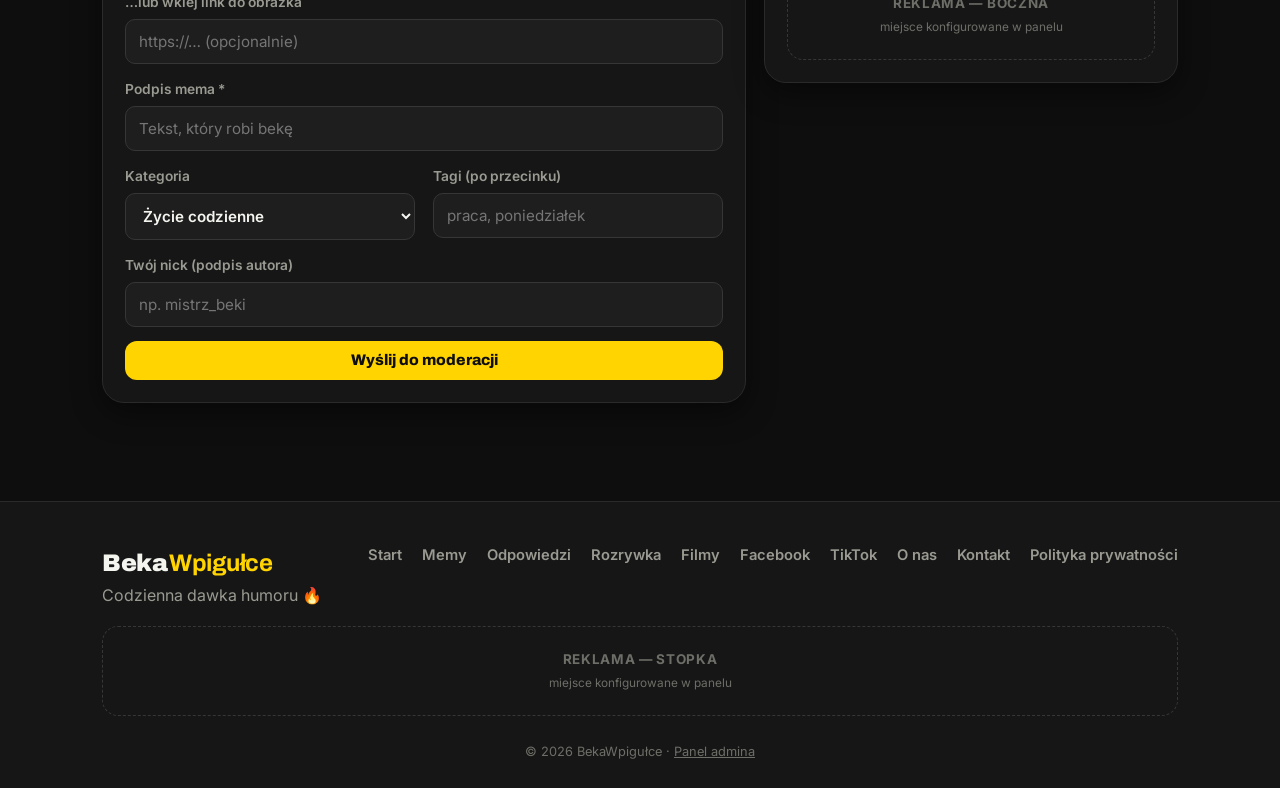
==== commit cbbe8ad2: "Add files via upload" ====
--- a/memy.html
+++ b/memy.html
@@ -35,7 +35,18 @@
       <option value="controversial">Kontrowersyjne 💩</option>
     </select>
     <a href="#dodaj" class="btn btn--sm">+ Wrzuć mema</a>
+    <button class="btn btn--ghost btn--sm" id="openCreator">🎨 Kreator mema</button>
+    <button class="btn btn--ghost btn--sm" id="openProfile">👤 Mój profil</button>
   </div>
+
+  <!-- zakładki: katalog / poczekalnia (jak na demotywatorach) -->
+  <div class="chips-row" style="margin:4px 0 10px">
+    <button class="fchip on" id="tabMain">📚 Katalog</button>
+    <button class="fchip" id="tabPending">⏳ Poczekalnia <span id="tabPendingCount"></span></button>
+  </div>
+  <p class="muted micro" id="pendingInfo" style="display:none;margin-bottom:10px">
+    Świeże zgłoszenia od użytkowników — jeszcze przed moderacją. Głosuj 🔥, najlepsze wpadają na stronę!
+  </p>
 
   <p class="muted micro" id="resultInfo" style="margin-bottom:14px"></p>
 
